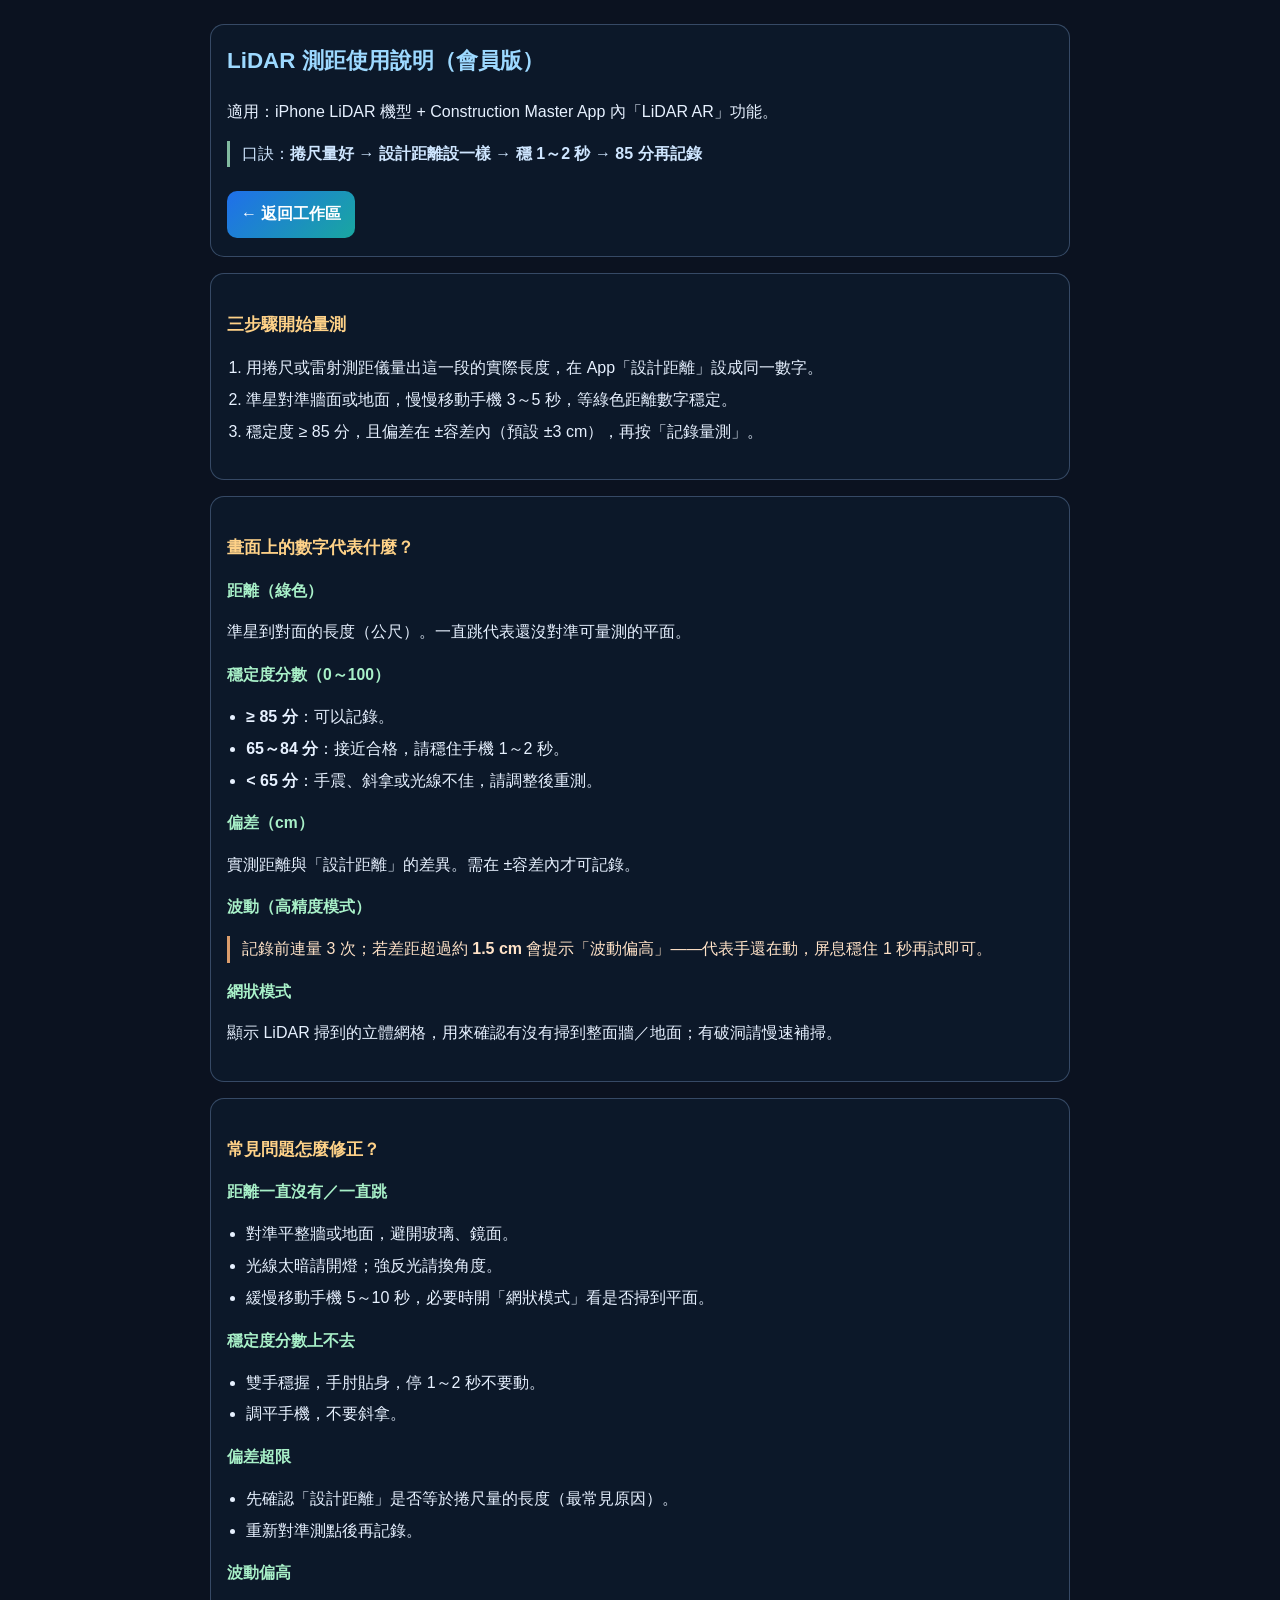
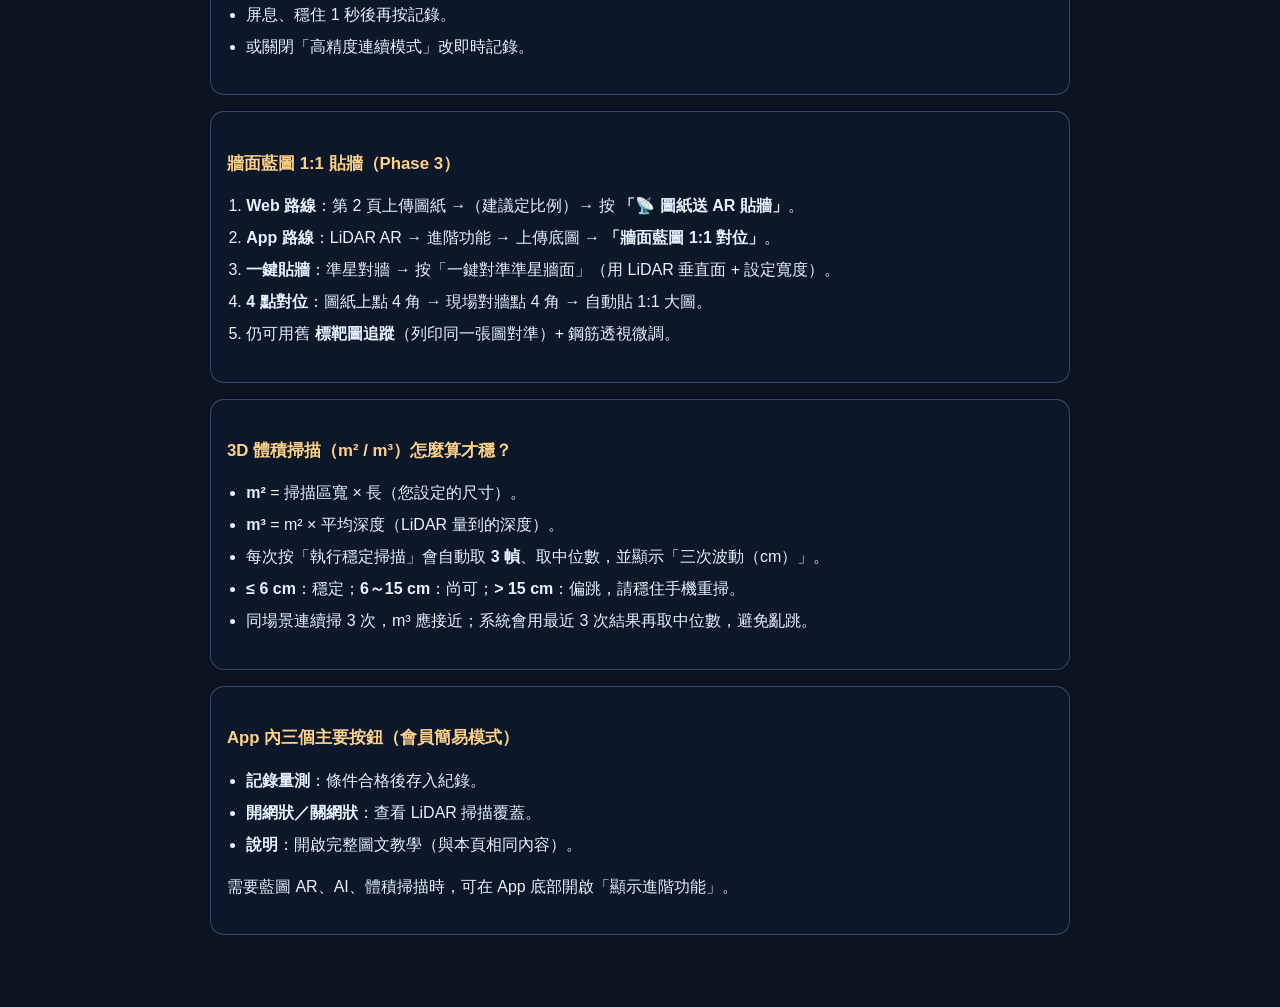
==== lidar-measure-guide.html @ 251a67f8 "Build 9642: data convert mode, USDZ web bridge, native AR pass-through. Add fifth work mode (USDZ co" ====
<!DOCTYPE html>
<html lang="zh-TW">
<head>
<meta charset="UTF-8">
<meta name="viewport" content="width=device-width, initial-scale=1.0">
<title>LiDAR 測距使用說明｜Construction Master</title>
<style>
    body {
        margin: 0;
        font-family: -apple-system, BlinkMacSystemFont, "Segoe UI", "Noto Sans TC", sans-serif;
        background: #0b1220;
        color: #e7f1ff;
        line-height: 1.65;
    }
    main {
        max-width: 860px;
        margin: 24px auto;
        padding: 0 16px 32px;
    }
    .card {
        border: 1px solid rgba(160, 200, 255, 0.28);
        background: rgba(14, 26, 44, 0.85);
        border-radius: 14px;
        padding: 18px 16px;
        margin-bottom: 16px;
    }
    h1 {
        margin-top: 0;
        color: #9dd9ff;
        font-size: 1.4rem;
    }
    h2 {
        color: #ffd288;
        font-size: 1.05rem;
        margin-top: 1.2rem;
    }
    h3 {
        color: #a8f0c8;
        font-size: 0.98rem;
        margin-bottom: 0.35rem;
    }
    a { color: #9dd9ff; }
    ul, ol { padding-left: 1.2rem; }
    li { margin-bottom: 0.35rem; }
    .tip {
        border-left: 3px solid rgba(168, 240, 200, 0.75);
        padding-left: 12px;
        color: #cfe6ff;
    }
    .warn {
        border-left: 3px solid rgba(255, 180, 120, 0.85);
        padding-left: 12px;
        color: #ffe2c7;
    }
    .cta {
        display: inline-block;
        margin-top: 8px;
        padding: 10px 14px;
        border-radius: 10px;
        background: linear-gradient(135deg, #1f6feb, #19a7a0);
        color: #fff;
        text-decoration: none;
        font-weight: 600;
    }
</style>
</head>
<body>
<main>
    <section class="card">
        <h1>LiDAR 測距使用說明（會員版）</h1>
        <p>適用：iPhone LiDAR 機型 + Construction Master App 內「LiDAR AR」功能。</p>
        <p class="tip">口訣：<strong>捲尺量好 → 設計距離設一樣 → 穩 1～2 秒 → 85 分再記錄</strong></p>
        <a class="cta" href="index.html">← 返回工作區</a>
    </section>

    <section class="card">
        <h2>三步驟開始量測</h2>
        <ol>
            <li>用捲尺或雷射測距儀量出這一段的實際長度，在 App「設計距離」設成同一數字。</li>
            <li>準星對準牆面或地面，慢慢移動手機 3～5 秒，等綠色距離數字穩定。</li>
            <li>穩定度 ≥ 85 分，且偏差在 ±容差內（預設 ±3 cm），再按「記錄量測」。</li>
        </ol>
    </section>

    <section class="card">
        <h2>畫面上的數字代表什麼？</h2>
        <h3>距離（綠色）</h3>
        <p>準星到對面的長度（公尺）。一直跳代表還沒對準可量測的平面。</p>
        <h3>穩定度分數（0～100）</h3>
        <ul>
            <li><strong>≥ 85 分</strong>：可以記錄。</li>
            <li><strong>65～84 分</strong>：接近合格，請穩住手機 1～2 秒。</li>
            <li><strong>&lt; 65 分</strong>：手震、斜拿或光線不佳，請調整後重測。</li>
        </ul>
        <h3>偏差（cm）</h3>
        <p>實測距離與「設計距離」的差異。需在 ±容差內才可記錄。</p>
        <h3>波動（高精度模式）</h3>
        <p class="warn">記錄前連量 3 次；若差距超過約 <strong>1.5 cm</strong> 會提示「波動偏高」——代表手還在動，屏息穩住 1 秒再試即可。</p>
        <h3>網狀模式</h3>
        <p>顯示 LiDAR 掃到的立體網格，用來確認有沒有掃到整面牆／地面；有破洞請慢速補掃。</p>
    </section>

    <section class="card">
        <h2>常見問題怎麼修正？</h2>
        <h3>距離一直沒有／一直跳</h3>
        <ul>
            <li>對準平整牆或地面，避開玻璃、鏡面。</li>
            <li>光線太暗請開燈；強反光請換角度。</li>
            <li>緩慢移動手機 5～10 秒，必要時開「網狀模式」看是否掃到平面。</li>
        </ul>
        <h3>穩定度分數上不去</h3>
        <ul>
            <li>雙手穩握，手肘貼身，停 1～2 秒不要動。</li>
            <li>調平手機，不要斜拿。</li>
        </ul>
        <h3>偏差超限</h3>
        <ul>
            <li>先確認「設計距離」是否等於捲尺量的長度（最常見原因）。</li>
            <li>重新對準測點後再記錄。</li>
        </ul>
        <h3>波動偏高</h3>
        <ul>
            <li>屏息、穩住 1 秒後再按記錄。</li>
            <li>或關閉「高精度連續模式」改即時記錄。</li>
        </ul>
    </section>

    <section class="card">
        <h2>牆面藍圖 1:1 貼牆（Phase 3）</h2>
        <ol>
            <li><strong>Web 路線</strong>：第 2 頁上傳圖紙 →（建議定比例）→ 按 <strong>「📡 圖紙送 AR 貼牆」</strong>。</li>
            <li><strong>App 路線</strong>：LiDAR AR → 進階功能 → 上傳底圖 → <strong>「牆面藍圖 1:1 對位」</strong>。</li>
            <li><strong>一鍵貼牆</strong>：準星對牆 → 按「一鍵對準準星牆面」（用 LiDAR 垂直面 + 設定寬度）。</li>
            <li><strong>4 點對位</strong>：圖紙上點 4 角 → 現場對牆點 4 角 → 自動貼 1:1 大圖。</li>
            <li>仍可用舊 <strong>標靶圖追蹤</strong>（列印同一張圖對準）+ 鋼筋透視微調。</li>
        </ol>
    </section>

    <section class="card">
        <h2>3D 體積掃描（m² / m³）怎麼算才穩？</h2>
        <ul>
            <li><strong>m²</strong> = 掃描區寬 × 長（您設定的尺寸）。</li>
            <li><strong>m³</strong> = m² × 平均深度（LiDAR 量到的深度）。</li>
            <li>每次按「執行穩定掃描」會自動取 <strong>3 幀</strong>、取中位數，並顯示「三次波動（cm）」。</li>
            <li><strong>≤ 6 cm</strong>：穩定；<strong>6～15 cm</strong>：尚可；<strong>&gt; 15 cm</strong>：偏跳，請穩住手機重掃。</li>
            <li>同場景連續掃 3 次，m³ 應接近；系統會用最近 3 次結果再取中位數，避免亂跳。</li>
        </ul>
    </section>

    <section class="card">
        <h2>App 內三個主要按鈕（會員簡易模式）</h2>
        <ul>
            <li><strong>記錄量測</strong>：條件合格後存入紀錄。</li>
            <li><strong>開網狀／關網狀</strong>：查看 LiDAR 掃描覆蓋。</li>
            <li><strong>說明</strong>：開啟完整圖文教學（與本頁相同內容）。</li>
        </ul>
        <p>需要藍圖 AR、AI、體積掃描時，可在 App 底部開啟「顯示進階功能」。</p>
    </section>
</main>
</body>
</html>
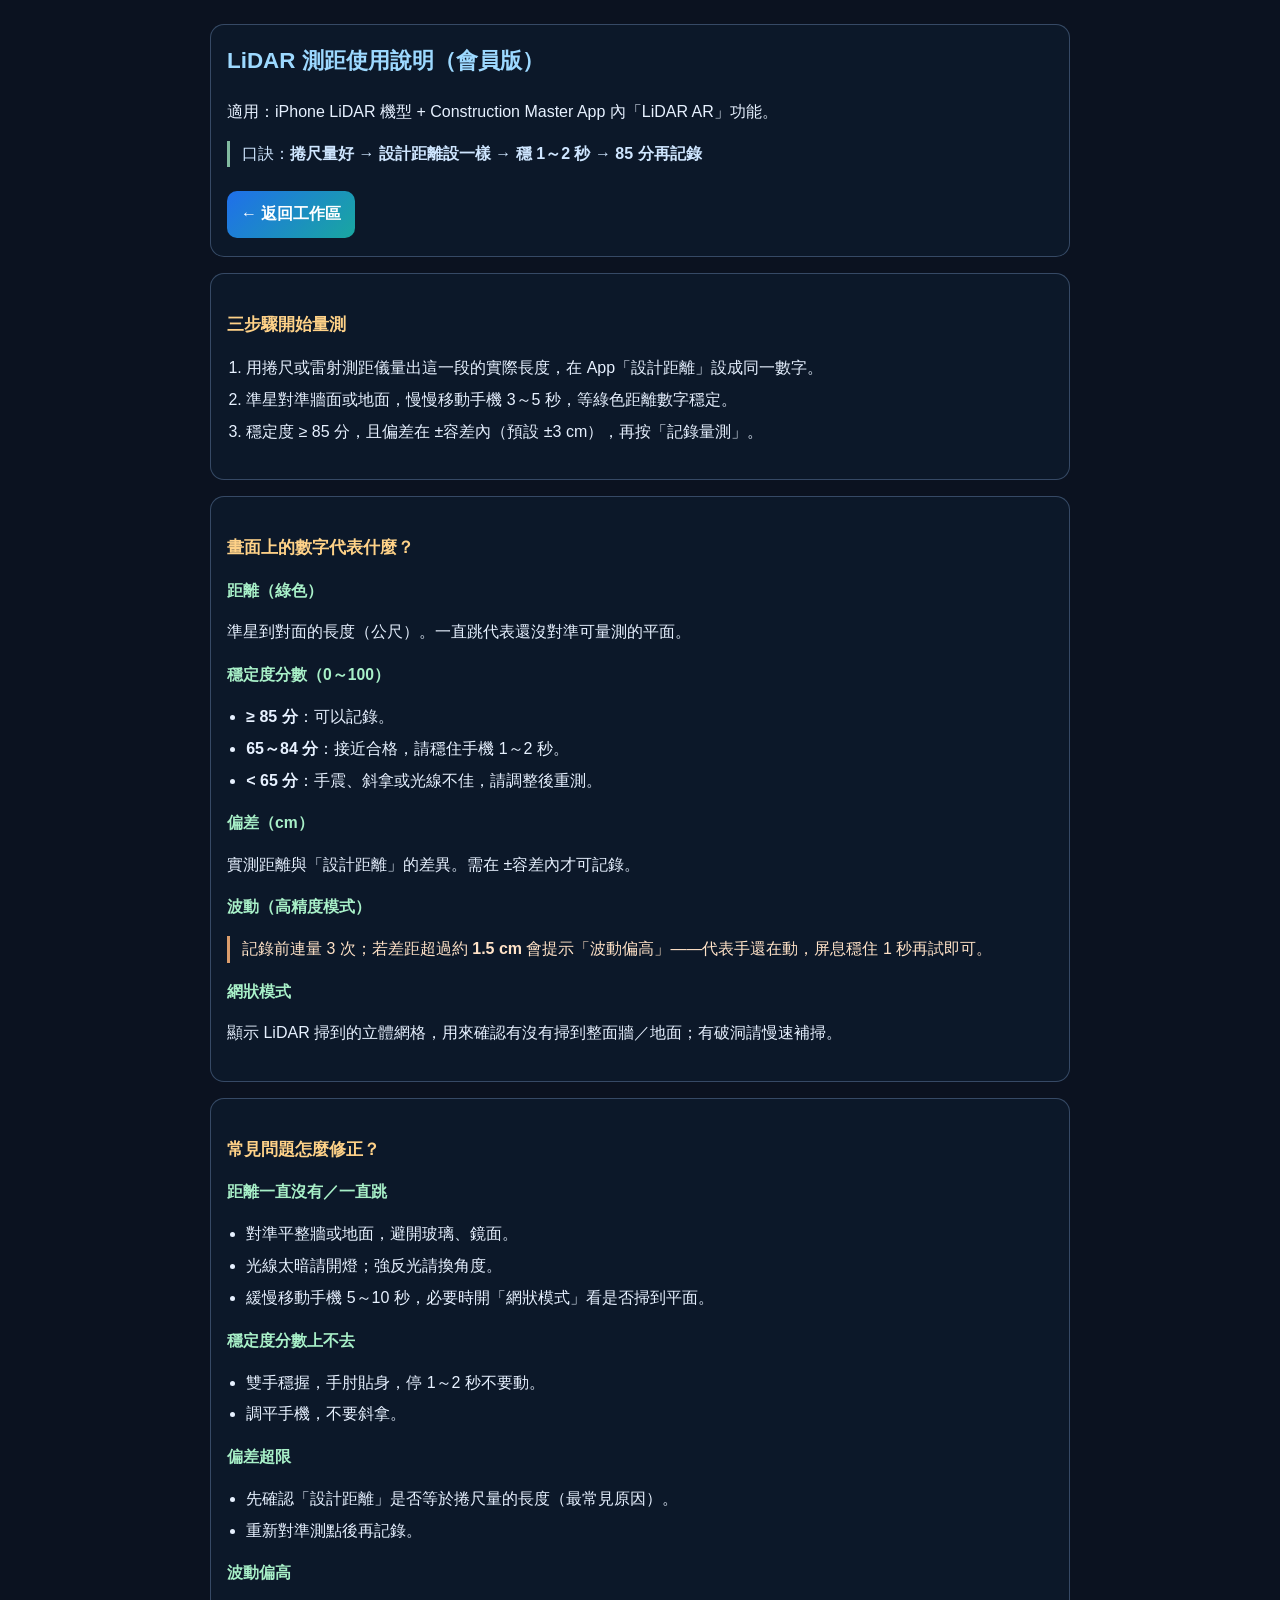
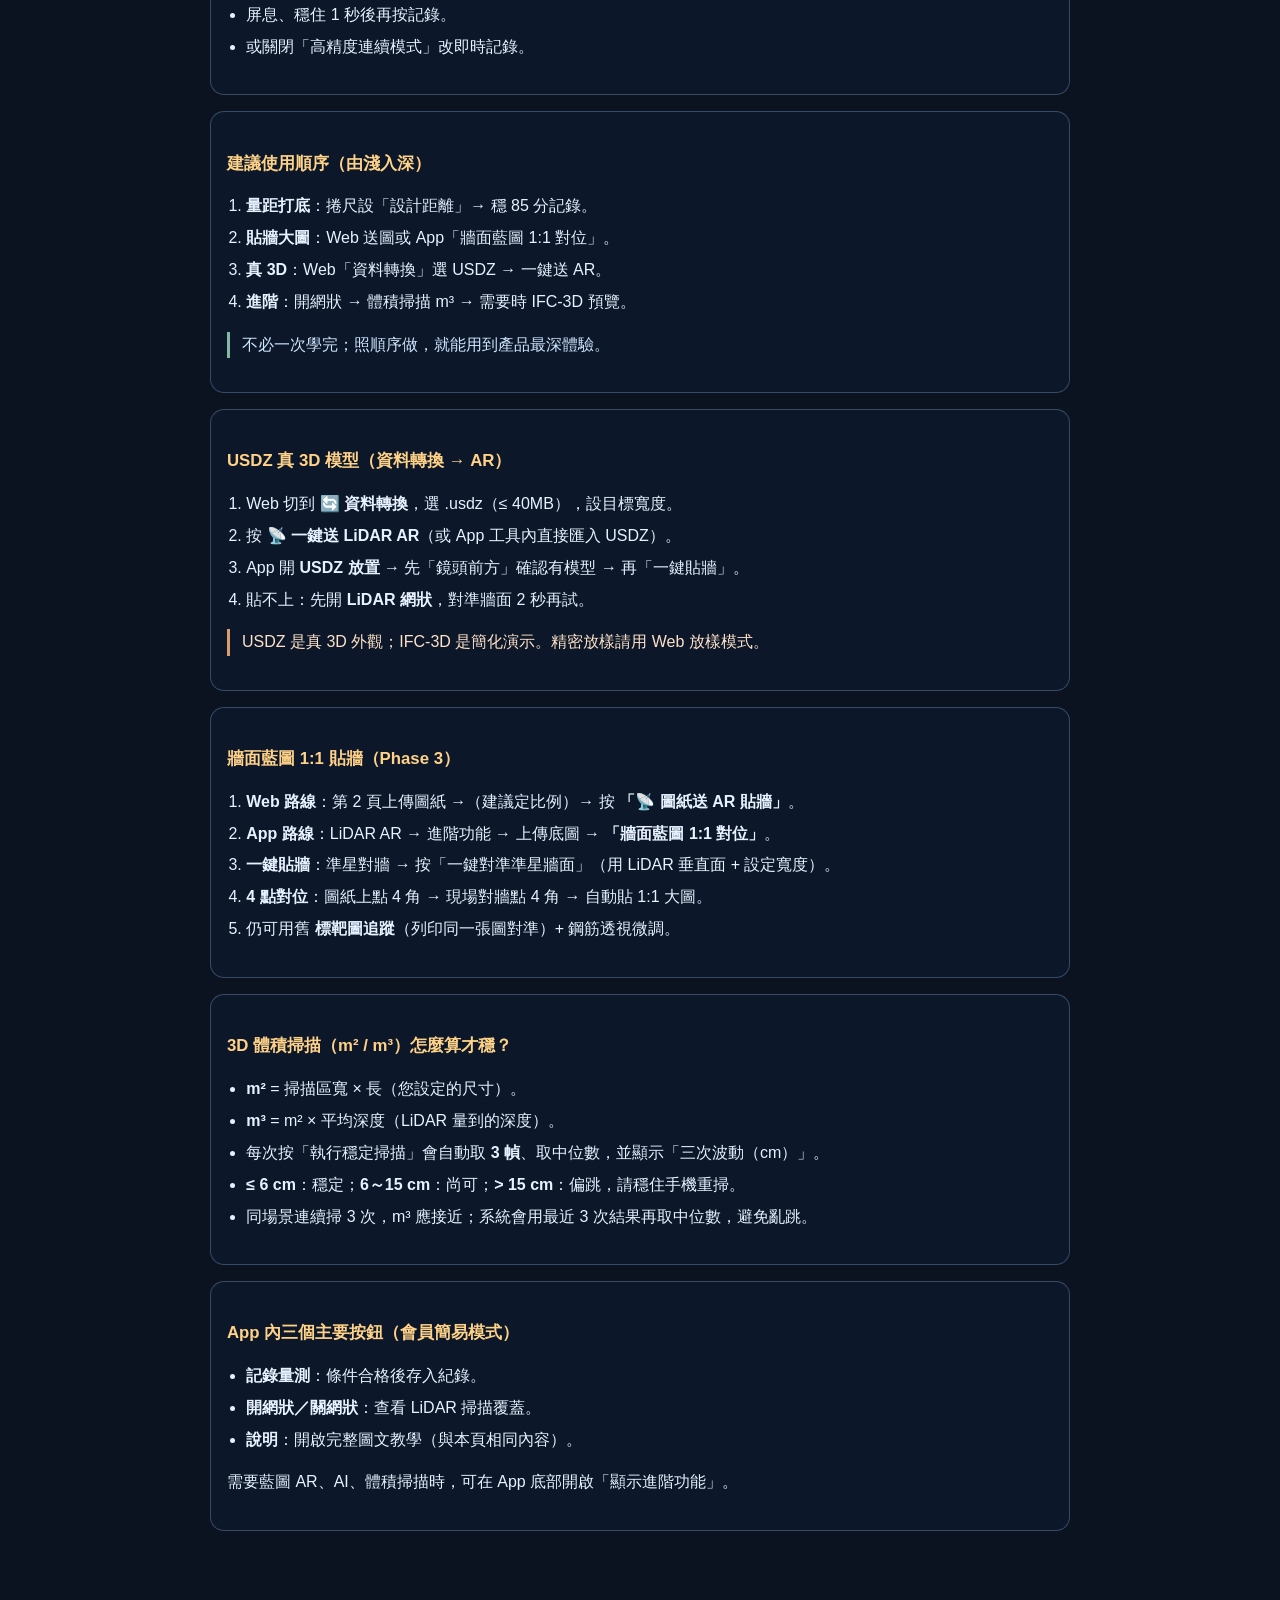
==== commit 9eac959e: "Build 9644: privacy policy, field alignment marquee, three-platform alignment. Update Google Sites p" ====
--- a/lidar-measure-guide.html
+++ b/lidar-measure-guide.html
@@ -126,6 +126,28 @@
     </section>
 
     <section class="card">
+        <h2 id="deep-journey">建議使用順序（由淺入深）</h2>
+        <ol>
+            <li><strong>量距打底</strong>：捲尺設「設計距離」→ 穩 85 分記錄。</li>
+            <li><strong>貼牆大圖</strong>：Web 送圖或 App「牆面藍圖 1:1 對位」。</li>
+            <li><strong>真 3D</strong>：Web「資料轉換」選 USDZ → 一鍵送 AR。</li>
+            <li><strong>進階</strong>：開網狀 → 體積掃描 m³ → 需要時 IFC-3D 預覽。</li>
+        </ol>
+        <p class="tip">不必一次學完；照順序做，就能用到產品最深體驗。</p>
+    </section>
+
+    <section class="card">
+        <h2 id="usdz-ar">USDZ 真 3D 模型（資料轉換 → AR）</h2>
+        <ol>
+            <li>Web 切到 <strong>🔄 資料轉換</strong>，選 .usdz（≤ 40MB），設目標寬度。</li>
+            <li>按 <strong>📡 一鍵送 LiDAR AR</strong>（或 App 工具內直接匯入 USDZ）。</li>
+            <li>App 開 <strong>USDZ 放置</strong> → 先「鏡頭前方」確認有模型 → 再「一鍵貼牆」。</li>
+            <li>貼不上：先開 <strong>LiDAR 網狀</strong>，對準牆面 2 秒再試。</li>
+        </ol>
+        <p class="warn">USDZ 是真 3D 外觀；IFC-3D 是簡化演示。精密放樣請用 Web 放樣模式。</p>
+    </section>
+
+    <section class="card">
         <h2>牆面藍圖 1:1 貼牆（Phase 3）</h2>
         <ol>
             <li><strong>Web 路線</strong>：第 2 頁上傳圖紙 →（建議定比例）→ 按 <strong>「📡 圖紙送 AR 貼牆」</strong>。</li>
